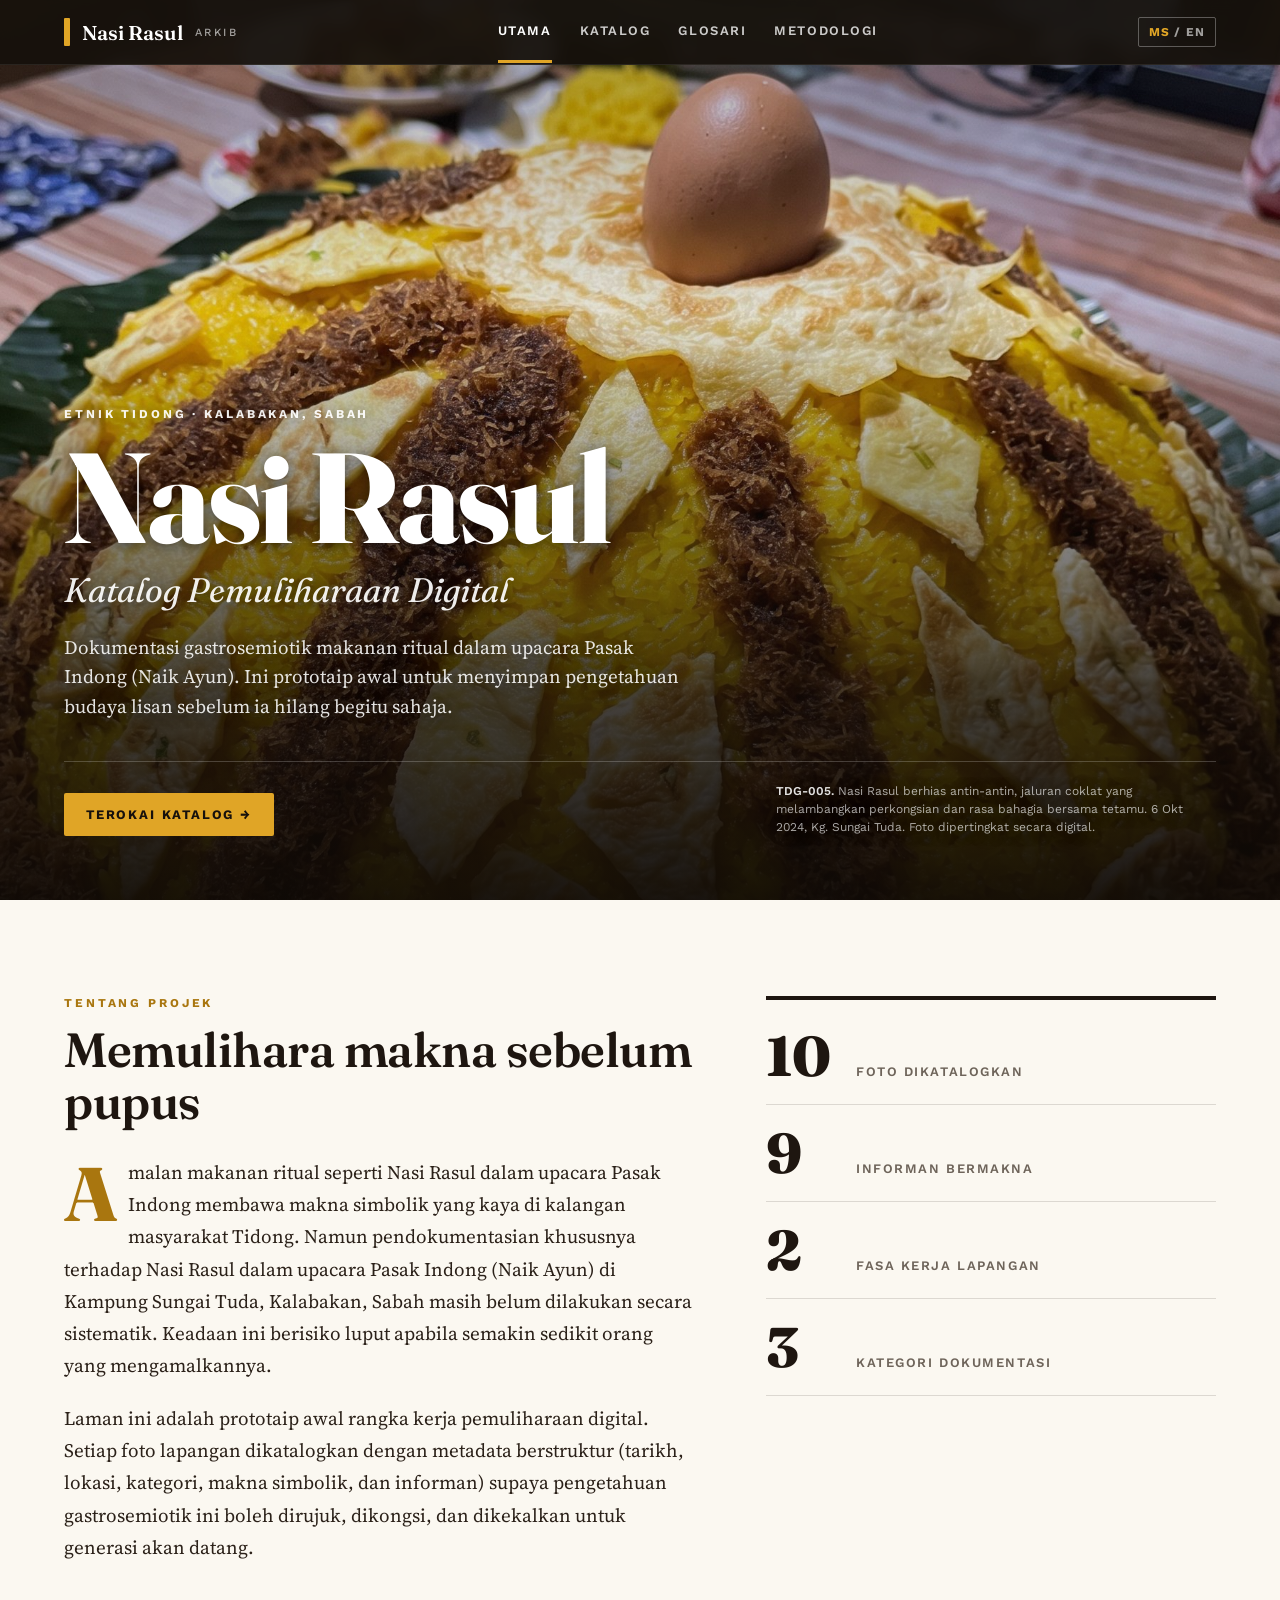
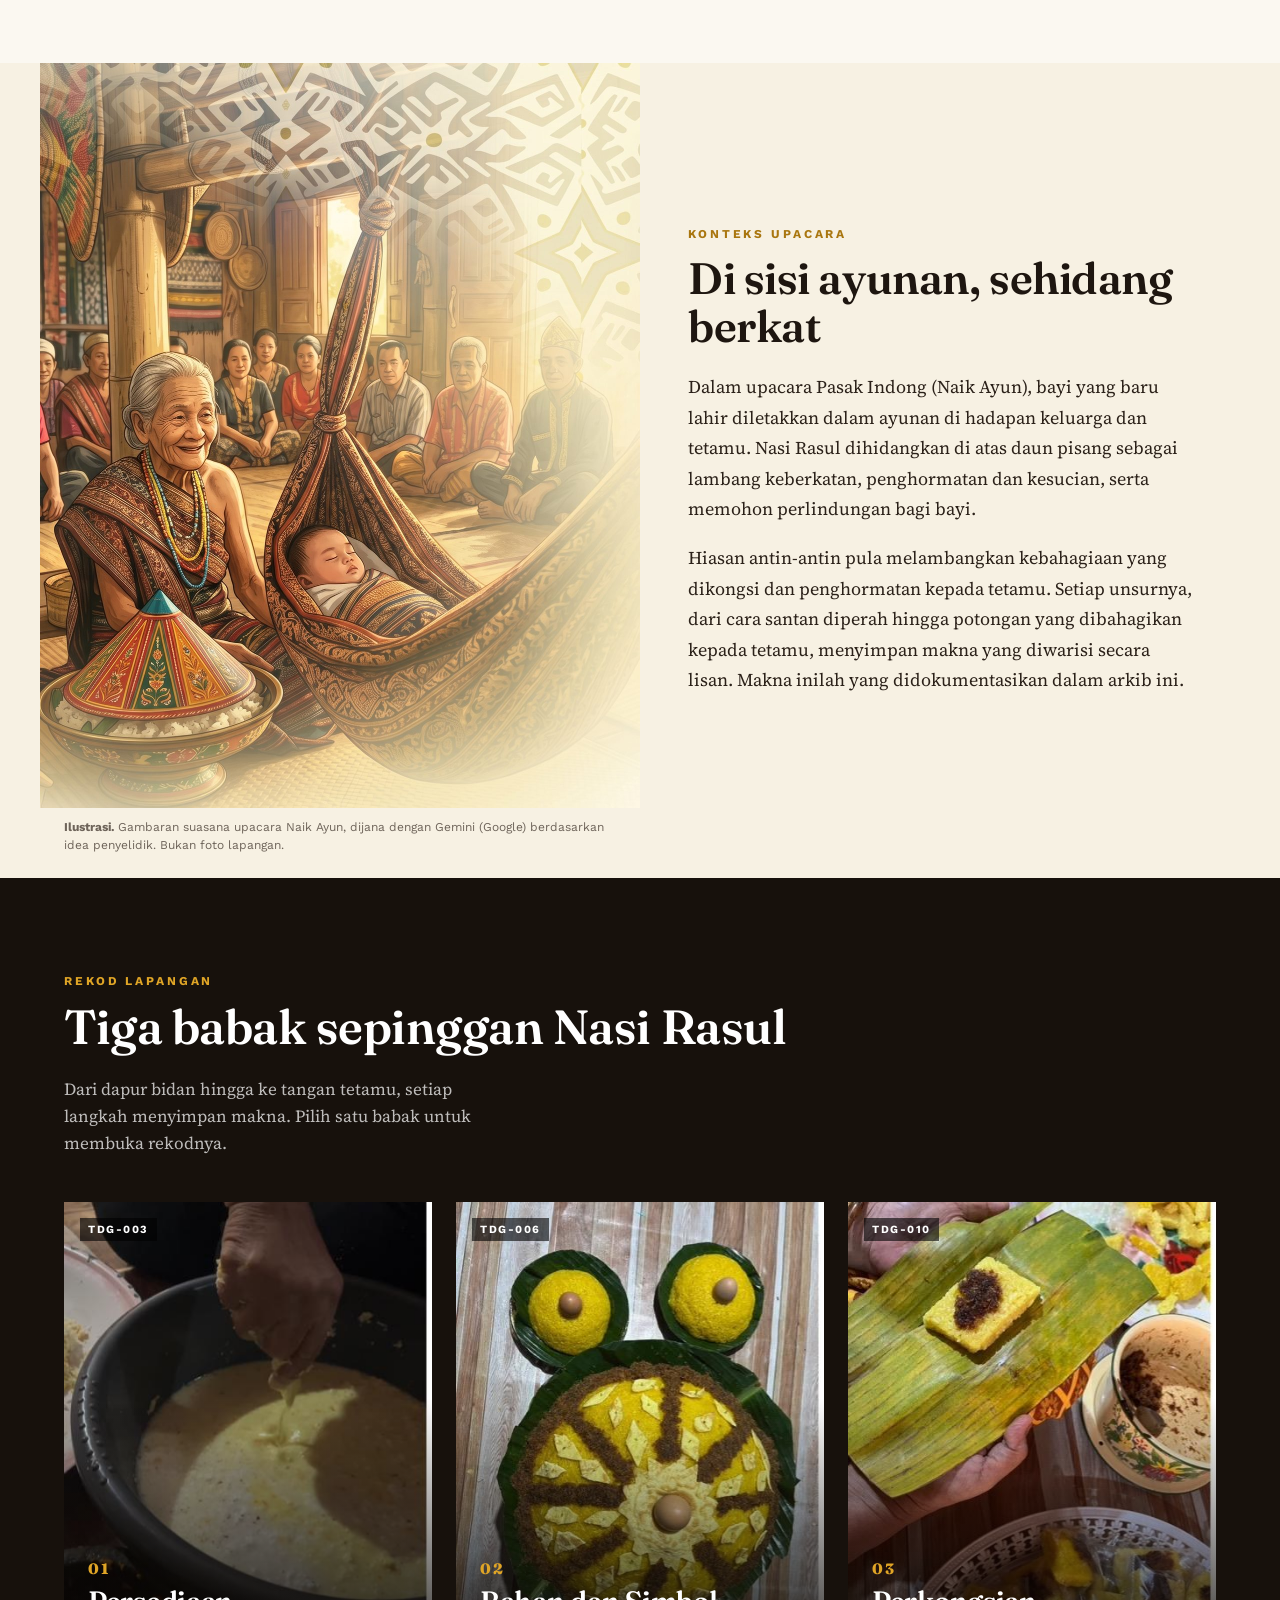
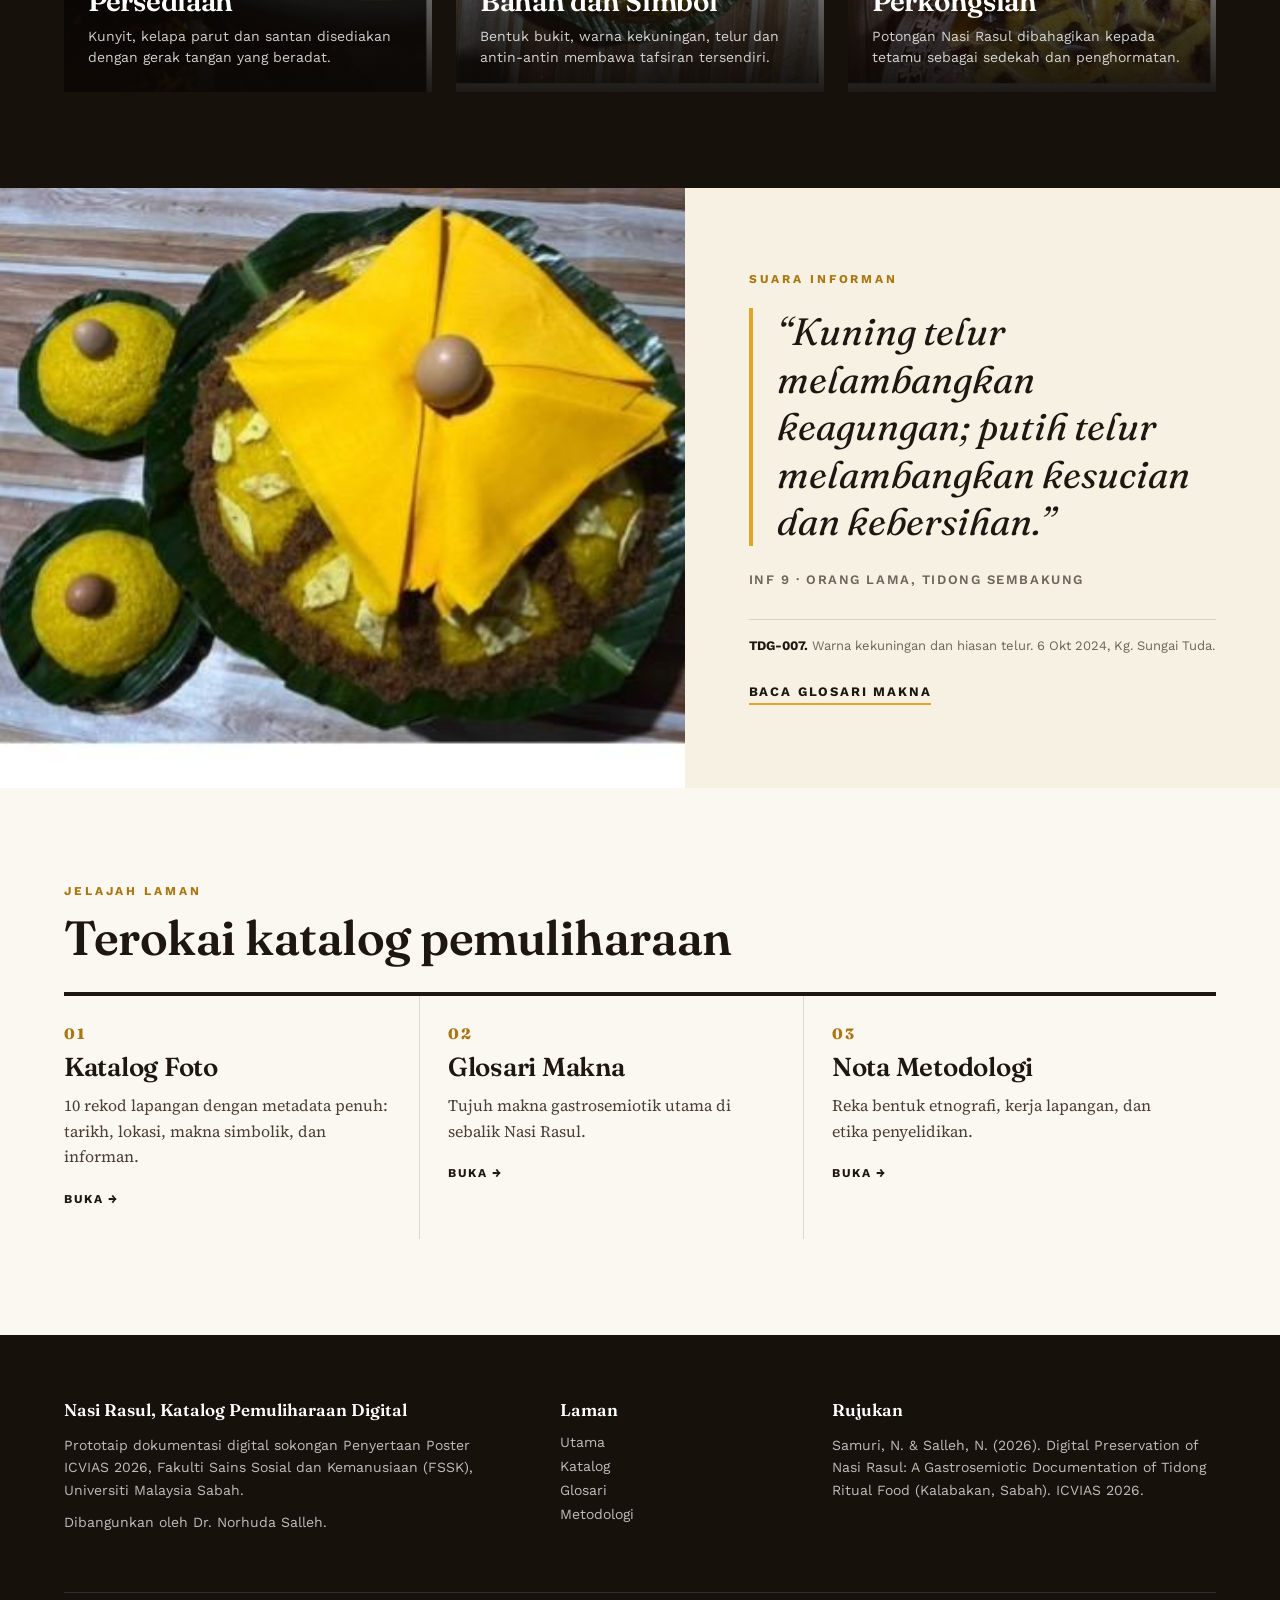
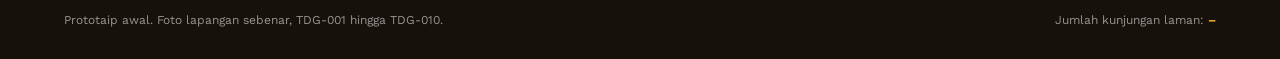
==== index.html @ 155edb1d "Laman Nasi Rasul versi baharu" ====
<!DOCTYPE html>
<html lang="ms">
<head>
<meta charset="UTF-8">
<meta name="viewport" content="width=device-width, initial-scale=1.0">
<title>Nasi Rasul, Katalog Pemuliharaan Digital</title>
<meta name="description" content="Dokumentasi gastrosemiotik Nasi Rasul dalam upacara Pasak Indong (Naik Ayun), etnik Tidong, Kalabakan, Sabah.">
<meta property="og:title" content="Nasi Rasul, Katalog Pemuliharaan Digital">
<meta property="og:description" content="Dokumentasi gastrosemiotik Nasi Rasul dalam upacara Pasak Indong (Naik Ayun), etnik Tidong, Kalabakan, Sabah.">
<meta property="og:image" content="https://norhudasalleh-hub.github.io/nasi-rasul-archive/images/hero-tdg-005.jpg">
<link rel="preconnect" href="https://fonts.googleapis.com"><link rel="preconnect" href="https://fonts.gstatic.com" crossorigin><link href="https://fonts.googleapis.com/css2?family=Fraunces:ital,opsz,wght@0,9..144,400;0,9..144,600;0,9..144,800;1,9..144,400&family=Source+Serif+4:ital,opsz,wght@0,8..60,400;0,8..60,500;1,8..60,400&family=Work+Sans:wght@400;500;600;700&display=swap" rel="stylesheet">
<link rel="stylesheet" href="styles.css">
</head>
<body>
<nav class="nav"><div class="wrap">
  <a class="brand" href="index.html"><span class="tanda"></span>Nasi Rasul <small data-i18n="brandSmall">Arkib</small></a>
  <div class="menu"><a href="index.html" data-i18n="navHome" class="aktif">Utama</a><a href="katalog.html" data-i18n="navKatalog">Katalog</a><a href="glosari.html" data-i18n="navGlosari">Glosari</a><a href="metodologi.html" data-i18n="navMetod">Metodologi</a></div>
  <div class="nav-kanan"><button class="lang" type="button" aria-label="Tukar bahasa / Switch language"><span data-l="ms" class="on">MS</span> / <span data-l="en">EN</span></button><button class="burger" type="button" data-i18n="menu">Menu</button></div>
</div></nav>
<header class="hero"><div class="wrap">
  <div class="kicker" data-i18n="heroKicker">Etnik Tidong · Kalabakan, Sabah</div>
  <h1>Nasi Rasul</h1>
  <p class="sub" data-i18n="heroSub">Katalog Pemuliharaan Digital</p>
  <p class="dek" data-i18n="heroDek">Dokumentasi gastrosemiotik makanan ritual dalam upacara Pasak Indong (Naik Ayun). Ini prototaip awal untuk menyimpan pengetahuan budaya lisan sebelum ia hilang begitu sahaja.</p>
  <div class="bawah">
    <a class="cta" href="katalog.html" data-i18n="heroCta">Terokai katalog →</a>
    <div class="kredit" data-i18n-html="heroKredit"></div>
  </div>
</div></header>

<section class="lede"><div class="wrap grid">
  <div class="teks">
    <div class="kicker" data-i18n="tentangKicker">Tentang Projek</div>
    <h2 data-i18n="tentangHeading">Memulihara makna sebelum pupus</h2>
    <p data-i18n="tentangP1"></p>
    <p data-i18n="tentangP2"></p>
  </div>
  <div class="statistik">
    <div class="stat"><span class="n">10</span><span class="l" data-i18n="stat1">Foto dikatalogkan</span></div>
    <div class="stat"><span class="n">9</span><span class="l" data-i18n="stat2">Informan bermakna</span></div>
    <div class="stat"><span class="n">2</span><span class="l" data-i18n="stat3">Fasa kerja lapangan</span></div>
    <div class="stat"><span class="n">3</span><span class="l" data-i18n="stat4">Kategori dokumentasi</span></div>
  </div>
</div></section>

<section class="ayun"><div class="grid">
  <figure><img src="images/naik-ayun-ilustrasi.jpg" alt="Ilustrasi upacara Naik Ayun, seorang nenek di sisi cucu dalam ayunan" loading="lazy"><figcaption data-i18n-html="ayunKap"></figcaption></figure>
  <div class="teks">
    <div class="kicker" data-i18n="ayunKicker">Konteks Upacara</div>
    <h2 data-i18n="ayunHeading">Di sisi ayunan, sehidang berkat</h2>
    <p data-i18n="ayunP1"></p>
    <p data-i18n="ayunP2"></p>
  </div>
</div></section>

<section class="gelap"><div class="wrap">
  <div class="kepala">
    <div><div class="kicker" data-i18n="babakKicker">Rekod Lapangan</div><h2 data-i18n="babakHeading">Tiga babak sepinggan Nasi Rasul</h2></div>
    <p data-i18n="babakP"></p>
  </div>
  <div class="kad3">
    <a class="kad" href="katalog.html#TDG-003"><span class="kod">TDG-003</span><img src="images/tdg-003.jpg" alt="Tangan bidan memerah santan" loading="lazy"><div class="isi"><div class="no">01</div><h3 data-i18n="b1t">Persediaan</h3><p data-i18n="b1p"></p></div></a>
    <a class="kad" href="katalog.html#TDG-006"><span class="kod">TDG-006</span><img src="images/tdg-006.jpg" alt="Nasi Rasul dibentuk menyerupai bukit" loading="lazy"><div class="isi"><div class="no">02</div><h3 data-i18n="b2t">Bahan dan Simbol</h3><p data-i18n="b2p"></p></div></a>
    <a class="kad" href="katalog.html#TDG-010"><span class="kod">TDG-010</span><img src="images/tdg-010.jpg" alt="Potongan Nasi Rasul di atas daun pisang" loading="lazy"><div class="isi"><div class="no">03</div><h3 data-i18n="b3t">Perkongsian</h3><p data-i18n="b3p"></p></div></a>
  </div>
</div></section>

<section class="feat">
  <div class="foto" role="img" aria-label="Nasi Rasul berbalut kain kuning dengan telur di puncak"></div>
  <div class="petik">
    <div class="kicker" data-i18n="suaraKicker">Suara Informan</div>
    <blockquote data-i18n="suaraQuote"></blockquote>
    <cite data-i18n="suaraCite">INF 9 · Orang Lama, Tidong Sembakung</cite>
    <div class="kap" data-i18n-html="suaraKap"></div>
    <a class="pautan" href="glosari.html" data-i18n="suaraLink">Baca glosari makna</a>
  </div>
</section>

<section class="seksyen"><div class="wrap">
  <div class="kicker" data-i18n="jelajahKicker">Jelajah Laman</div>
  <h2 data-i18n="jelajahHeading">Terokai katalog pemuliharaan</h2>
  <div class="senarai">
    <a class="item" href="katalog.html"><div class="no">01</div><h3 data-i18n="j1t">Katalog Foto</h3><p data-i18n="j1p"></p><span data-i18n="buka">Buka →</span></a>
    <a class="item" href="glosari.html"><div class="no">02</div><h3 data-i18n="j2t">Glosari Makna</h3><p data-i18n="j2p"></p><span data-i18n="buka">Buka →</span></a>
    <a class="item" href="metodologi.html"><div class="no">03</div><h3 data-i18n="j3t">Nota Metodologi</h3><p data-i18n="j3p"></p><span data-i18n="buka">Buka →</span></a>
  </div>
</div></section>
<footer><div class="wrap">
  <div class="grid">
    <div><h4 data-i18n="footHeading">Nasi Rasul, Katalog Pemuliharaan Digital</h4><p data-i18n="footP1">Prototaip dokumentasi digital sokongan Penyertaan Poster ICVIAS 2026, Fakulti Sains Sosial dan Kemanusiaan (FSSK), Universiti Malaysia Sabah.</p><p data-i18n="footDev">Dibangunkan oleh Dr. Norhuda Salleh.</p></div>
    <nav><h4 data-i18n="footLaman">Laman</h4><a href="index.html" data-i18n="navHome">Utama</a><a href="katalog.html" data-i18n="navKatalog">Katalog</a><a href="glosari.html" data-i18n="navGlosari">Glosari</a><a href="metodologi.html" data-i18n="navMetod">Metodologi</a></nav>
    <div><h4 data-i18n="footRujukan">Rujukan</h4><p>Samuri, N. &amp; Salleh, N. (2026). Digital Preservation of Nasi Rasul: A Gastrosemiotic Documentation of Tidong Ritual Food (Kalabakan, Sabah). ICVIAS 2026.</p></div>
  </div>
  <div class="dasar"><span data-i18n="footNota">Prototaip awal. Foto lapangan sebenar, TDG-001 hingga TDG-010.</span><span><span data-i18n="visitLabel">Jumlah kunjungan laman</span>: <b id="visitCount">&ndash;</b></span></div>
</div></footer>
<script src="script.js"></script>
</body>
</html>
---- styles.css ----
/* Nasi Rasul Arkib, gaya editorial dokumentari */
:root{
  --kunyit:#E0A526; --kunyit-deep:#A9760F;
  --malam:#17110C; --malam-2:#221912;
  --krim:#F7F1E3; --kertas:#FBF8F1; --dakwat:#1E1610;
  --kelabu:#6E645A; --garis:rgba(30,22,16,.14);
  --serif:'Fraunces',Georgia,serif; --teks:'Source Serif 4',Georgia,serif; --sans:'Work Sans',system-ui,sans-serif;
}
*{box-sizing:border-box}
html{scroll-behavior:smooth}
body{margin:0;background:var(--kertas);color:var(--dakwat);font-family:var(--sans);-webkit-font-smoothing:antialiased}
img{display:block;max-width:100%}
a{color:inherit;text-decoration:none}
.wrap{max-width:1200px;margin:0 auto;padding:0 24px}
.kicker{font-size:12px;font-weight:700;letter-spacing:.24em;text-transform:uppercase;color:var(--kunyit-deep)}
.gelap .kicker,.hero .kicker,.page-hero .kicker{color:var(--kunyit)}
h1,h2,h3{font-family:var(--serif);letter-spacing:-.01em}

/* navigasi */
.nav{position:fixed;inset:0 0 auto 0;z-index:30;background:rgba(23,17,12,.94);backdrop-filter:blur(8px);color:#fff;border-bottom:1px solid rgba(255,255,255,.08)}
.nav .wrap{display:flex;align-items:center;justify-content:space-between;height:64px;gap:16px}
.brand{display:flex;align-items:center;gap:12px;font-family:var(--serif);font-weight:600;font-size:20px}
.brand .tanda{width:6px;height:28px;background:var(--kunyit);border-radius:1px}
.brand small{font-family:var(--sans);font-weight:500;font-size:11px;letter-spacing:.22em;text-transform:uppercase;color:rgba(255,255,255,.6)}
.menu{display:flex;gap:28px;font-size:13px;font-weight:600;letter-spacing:.12em;text-transform:uppercase}
.menu a{color:rgba(255,255,255,.78);padding:22px 0;border-bottom:3px solid transparent}
.menu a:hover,.menu a.aktif{color:#fff;border-bottom-color:var(--kunyit)}
.nav-kanan{display:flex;align-items:center;gap:12px}
.lang{font:700 12px var(--sans);letter-spacing:.1em;border:1px solid rgba(255,255,255,.3);border-radius:2px;padding:7px 10px;color:rgba(255,255,255,.6);background:none;cursor:pointer}
.lang span.on{color:var(--kunyit)}
.burger{display:none;background:none;border:1px solid rgba(255,255,255,.3);color:#fff;border-radius:2px;padding:6px 10px;font:600 12px var(--sans);letter-spacing:.1em;cursor:pointer}

/* hero utama */
.hero{position:relative;min-height:100vh;display:flex;align-items:flex-end;color:#fff;background:var(--malam) url(images/hero-tdg-005.jpg) center 30%/cover no-repeat}
.hero::before{content:"";position:absolute;inset:0;background:linear-gradient(180deg,rgba(15,10,6,.35) 0%,rgba(15,10,6,.1) 35%,rgba(15,10,6,.78) 78%,rgba(15,10,6,.95) 100%)}
.hero .wrap{position:relative;padding:120px 24px 64px;width:100%;text-shadow:0 2px 14px rgba(0,0,0,.55)}
.hero h1{font-weight:800;font-size:clamp(56px,10vw,128px);line-height:.92;margin:18px 0 12px;letter-spacing:-.02em}
.hero .sub{font-family:var(--serif);font-style:italic;font-size:clamp(22px,3vw,34px);margin:0 0 22px;color:rgba(255,255,255,.92)}
.hero .dek{max-width:620px;font-family:var(--teks);font-size:19px;line-height:1.55;color:rgba(255,255,255,.88);margin:0}
.hero .bawah{display:flex;justify-content:space-between;align-items:flex-end;gap:24px;margin-top:40px;padding-top:20px;border-top:1px solid rgba(255,255,255,.2);flex-wrap:wrap}
.cta{display:inline-flex;align-items:center;gap:10px;background:var(--kunyit);color:var(--malam);font-weight:700;font-size:13px;letter-spacing:.14em;text-transform:uppercase;padding:14px 22px;border-radius:2px;text-shadow:none}
.cta:hover{background:#f0b838}
.kredit{font-size:12px;color:rgba(255,255,255,.65);max-width:440px;line-height:1.5}
.kredit b{color:rgba(255,255,255,.88);font-weight:600}

/* hero halaman dalam */
.page-hero{background:var(--malam);color:#fff;padding:136px 0 64px;position:relative;overflow:hidden}
.page-hero.berfoto{background:var(--malam) center/cover no-repeat}
.page-hero.berfoto::before{content:"";position:absolute;inset:0;background:linear-gradient(90deg,rgba(15,10,6,.94) 0%,rgba(15,10,6,.8) 50%,rgba(15,10,6,.55) 100%)}
.page-hero .wrap{position:relative}
.breadcrumb{font-size:12px;letter-spacing:.14em;text-transform:uppercase;color:rgba(255,255,255,.55);margin-bottom:22px}
.breadcrumb a:hover{color:var(--kunyit)}
.page-hero h1{font-weight:800;font-size:clamp(44px,7vw,84px);line-height:1;margin:14px 0 18px}
.page-hero p{max-width:640px;font-family:var(--teks);font-size:19px;line-height:1.6;color:rgba(255,255,255,.8);margin:0}

/* tentang */
.lede{padding:96px 0 80px}
.lede .grid{display:grid;grid-template-columns:1.4fr 1fr;gap:72px;align-items:start}
.lede h2,.seksyen h2{font-weight:600;font-size:clamp(32px,4vw,48px);line-height:1.08;margin:14px 0 28px}
.lede .teks p{font-family:var(--teks);font-size:19px;line-height:1.7;margin:0 0 20px;color:#2b2119}
.lede .teks p:first-of-type::first-letter{font-family:var(--serif);font-weight:800;float:left;font-size:76px;line-height:.85;padding:6px 10px 0 0;color:var(--kunyit-deep)}
.statistik{border-top:4px solid var(--dakwat);padding-top:8px}
.stat{display:flex;align-items:baseline;gap:18px;padding:20px 0;border-bottom:1px solid var(--garis)}
.stat .n{font-family:var(--serif);font-weight:800;font-size:56px;line-height:1;min-width:72px}
.stat .l{font-size:13px;font-weight:600;letter-spacing:.12em;text-transform:uppercase;color:var(--kelabu)}

/* konteks upacara */
.ayun{background:var(--krim)}
.ayun .grid{display:grid;grid-template-columns:1fr 1fr;align-items:center;max-width:1200px;margin:0 auto}
.ayun figure{margin:0}
.ayun figure img{width:100%;height:auto}
.ayun figcaption{font-size:12px;color:var(--kelabu);padding:10px 24px 24px;line-height:1.5}
.ayun .teks{padding:72px 48px}
.ayun h2{font-weight:600;font-size:clamp(30px,3.6vw,44px);line-height:1.08;margin:14px 0 22px}
.ayun p{font-family:var(--teks);font-size:18px;line-height:1.7;color:#2b2119;margin:0 0 18px}

/* tiga babak */
.gelap{background:var(--malam);color:#fff;padding:96px 0}
.kepala{display:flex;justify-content:space-between;align-items:flex-end;gap:24px;margin-bottom:44px;flex-wrap:wrap}
.kepala h2{font-weight:600;font-size:clamp(32px,4vw,48px);margin:14px 0 0;line-height:1.05}
.kepala p{max-width:420px;color:rgba(255,255,255,.72);font-family:var(--teks);font-size:17px;line-height:1.6;margin:0}
.kad3{display:grid;grid-template-columns:repeat(3,1fr);gap:24px}
.kad{position:relative;display:block;overflow:hidden;aspect-ratio:3/4;background:#000}
.kad img{width:100%;height:100%;object-fit:cover;transition:transform .7s ease,opacity .4s}
.kad:hover img{transform:scale(1.05);opacity:.9}
.kad::after{content:"";position:absolute;inset:0;background:linear-gradient(180deg,transparent 40%,rgba(10,7,4,.92))}
.kad .isi{position:absolute;left:0;right:0;bottom:0;padding:24px;z-index:1}
.kad .no{font-family:var(--serif);font-weight:800;font-size:15px;color:var(--kunyit);letter-spacing:.1em}
.kad h3{font-weight:600;font-size:28px;margin:6px 0 8px}
.kad p{margin:0;font-size:14px;line-height:1.5;color:rgba(255,255,255,.8)}
.kod{position:absolute;top:16px;left:16px;z-index:1;font-size:11px;font-weight:700;letter-spacing:.14em;background:rgba(0,0,0,.6);padding:5px 8px;color:#fff}

/* suara informan */
.feat{display:grid;grid-template-columns:1.15fr 1fr;min-height:600px;background:var(--krim)}
.feat .foto{background:var(--malam) url(images/tdg-007.jpg) center/cover no-repeat;min-height:420px}
.feat .petik{padding:80px 64px;display:flex;flex-direction:column;justify-content:center}
.feat blockquote{margin:22px 0 26px;font-family:var(--serif);font-style:italic;font-size:clamp(26px,3vw,38px);line-height:1.25;border-left:4px solid var(--kunyit);padding-left:24px}
.feat cite{font-style:normal;font-size:13px;font-weight:600;letter-spacing:.12em;text-transform:uppercase;color:var(--kelabu)}
.feat .kap{margin-top:32px;font-size:13px;line-height:1.55;color:var(--kelabu);padding-top:16px;border-top:1px solid var(--garis)}
.feat .kap b{color:var(--dakwat)}
.pautan{display:inline-block;margin-top:28px;font-size:13px;font-weight:700;letter-spacing:.14em;text-transform:uppercase;border-bottom:2px solid var(--kunyit);padding-bottom:4px;align-self:flex-start}

/* jelajah */
.seksyen{padding:96px 0}
.senarai{display:grid;grid-template-columns:repeat(3,1fr);border-top:4px solid var(--dakwat)}
.item{padding:28px 28px 32px 0;border-right:1px solid var(--garis);margin-right:28px}
.item:last-child{border-right:0;margin-right:0}
.item .no{font-family:var(--serif);font-weight:800;color:var(--kunyit-deep);font-size:15px;letter-spacing:.1em}
.item h3{font-weight:600;font-size:26px;margin:8px 0 10px}
.item p{font-family:var(--teks);font-size:16px;line-height:1.6;color:#4a3f35;margin:0 0 18px}
.item span{font-size:12px;font-weight:700;letter-spacing:.14em;text-transform:uppercase}
.item:hover h3{color:var(--kunyit-deep)}

/* katalog */
.penapis{display:flex;gap:10px;flex-wrap:wrap;margin-bottom:36px}
.penapis button{font:600 12px var(--sans);letter-spacing:.12em;text-transform:uppercase;padding:10px 16px;border:1px solid var(--dakwat);background:none;color:var(--dakwat);border-radius:2px;cursor:pointer}
.penapis button.aktif,.penapis button:hover{background:var(--dakwat);color:#fff}
.grid-katalog{display:grid;grid-template-columns:repeat(auto-fill,minmax(260px,1fr));gap:32px 24px}
.kad-rekod{cursor:pointer;background:none;border:0;padding:0;text-align:left;font:inherit;color:inherit;display:flex;flex-direction:column;align-items:stretch;justify-content:flex-start;align-self:start;width:100%}
.kad-rekod .gbr{position:relative;aspect-ratio:4/5;overflow:hidden;background:var(--malam)}
.kad-rekod img{width:100%;height:100%;object-fit:cover;transition:transform .6s ease}
.kad-rekod:hover img{transform:scale(1.04)}
.kad-rekod .kat{position:absolute;bottom:12px;left:12px;font-size:11px;font-weight:700;letter-spacing:.12em;text-transform:uppercase;background:var(--kunyit);color:var(--malam);padding:4px 8px}
.kad-rekod h3{font-weight:600;font-size:21px;line-height:1.2;margin:16px 0 6px}
.kad-rekod p{font-family:var(--teks);font-size:15px;line-height:1.55;color:#4a3f35;margin:0 0 10px}
.kad-rekod .buka{font-size:12px;font-weight:700;letter-spacing:.14em;text-transform:uppercase;border-bottom:2px solid var(--kunyit);padding-bottom:2px}
.kad-rekod:focus-visible{outline:3px solid var(--kunyit);outline-offset:4px}

/* modal rekod */
.latar-modal{position:fixed;inset:0;z-index:50;background:rgba(10,7,4,.82);display:none;align-items:center;justify-content:center;padding:24px}
.latar-modal.buka{display:flex}
.modal{background:var(--kertas);max-width:1000px;width:100%;max-height:90vh;overflow:auto;display:grid;grid-template-columns:1fr 1.1fr;position:relative}
.modal .gbr{background:var(--malam);display:flex;align-items:center;justify-content:center}
.modal .gbr img{width:100%;height:100%;object-fit:contain;max-height:90vh}
.modal .isi{padding:40px 36px}
.modal .kodrekod{font-size:12px;font-weight:700;letter-spacing:.16em;text-transform:uppercase;color:var(--kunyit-deep)}
.modal h3{font-weight:600;font-size:30px;line-height:1.15;margin:8px 0 24px}
.baris{padding:14px 0;border-top:1px solid var(--garis)}
.baris .lbl{font-size:11px;font-weight:700;letter-spacing:.16em;text-transform:uppercase;color:var(--kelabu);margin-bottom:6px}
.baris .nilai{font-family:var(--teks);font-size:16px;line-height:1.6}
.baris .tambahan{font-family:var(--teks);font-style:italic;font-size:15px;line-height:1.55;margin-top:10px;padding-left:14px;border-left:3px solid var(--kunyit);color:#3b3027}
.baris .tambahan span{display:block;font-style:normal;font-family:var(--sans);font-size:12px;font-weight:600;letter-spacing:.06em;color:var(--kelabu);margin-top:4px}
.tutup{position:absolute;top:12px;right:12px;z-index:2;background:var(--malam);color:#fff;border:0;width:40px;height:40px;font-size:18px;cursor:pointer;border-radius:2px}

/* glosari */
.grid-glosari{display:grid;grid-template-columns:repeat(auto-fill,minmax(320px,1fr));border-top:4px solid var(--dakwat)}
.entri{padding:32px 28px 32px 0;border-bottom:1px solid var(--garis)}
.entri .no{font-family:var(--serif);font-weight:800;color:var(--kunyit-deep);font-size:15px;letter-spacing:.1em}
.entri h3{font-weight:600;font-size:26px;margin:6px 0 12px}
.entri p{font-family:var(--teks);font-size:17px;line-height:1.65;color:#2b2119;margin:0 0 14px}
.entri a{font-size:12px;font-weight:700;letter-spacing:.14em;text-transform:uppercase;border-bottom:2px solid var(--kunyit);padding-bottom:2px}

/* metodologi */
.langkah{counter-reset:l;list-style:none;margin:0;padding:0;border-top:4px solid var(--dakwat)}
.langkah li{counter-increment:l;display:grid;grid-template-columns:90px 1fr;gap:16px;padding:28px 0;border-bottom:1px solid var(--garis);font-family:var(--teks);font-size:19px;line-height:1.65}
.langkah li::before{content:"0" counter(l);font-family:var(--serif);font-weight:800;font-size:40px;line-height:1;color:var(--kunyit-deep)}
.petik-kotak{margin-top:56px;background:var(--krim);padding:32px;border-left:4px solid var(--kunyit)}
.petik-kotak h3{font-size:22px;font-weight:600;margin:0 0 12px}
.petik-kotak p{font-family:var(--teks);font-size:16px;line-height:1.65;margin:0}

/* kaki */
footer{background:var(--malam);color:rgba(255,255,255,.72);padding:64px 0 32px;font-size:14px}
footer .grid{display:grid;grid-template-columns:1.4fr .7fr 1.2fr;gap:48px}
footer h4{font-family:var(--serif);color:#fff;font-size:17px;font-weight:600;margin:0 0 14px}
footer nav a{display:block;margin-bottom:8px}
footer a:hover{color:var(--kunyit)}
footer p{line-height:1.6;margin:0 0 10px}
.dasar{margin-top:48px;padding-top:20px;border-top:1px solid rgba(255,255,255,.12);display:flex;justify-content:space-between;gap:16px;flex-wrap:wrap;font-size:12px;color:rgba(255,255,255,.55)}
.dasar b{color:var(--kunyit)}

@media (max-width:860px){
  .menu{display:none;position:absolute;top:64px;left:0;right:0;flex-direction:column;gap:0;background:var(--malam);padding:8px 16px 16px}
  .menu.buka{display:flex}
  .menu a{padding:14px 0;border-bottom:1px solid rgba(255,255,255,.08)}
  .burger{display:block}
  .wrap{padding:0 16px}
  .hero .wrap{padding:110px 16px 48px}
  .lede .grid,.feat,footer .grid,.ayun .grid,.modal{grid-template-columns:1fr;gap:40px}
  .modal{gap:0}
  .kad3,.senarai{grid-template-columns:1fr}
  .item{border-right:0;margin-right:0;border-bottom:1px solid var(--garis);padding-right:0}
  .feat .petik{padding:56px 16px}
  .ayun .teks{padding:40px 16px 56px}
  .modal .isi{padding:28px 20px}
  .langkah li{grid-template-columns:56px 1fr;font-size:17px}
  .langkah li::before{font-size:30px}
  .grid-glosari{grid-template-columns:1fr}
  .seksyen,.gelap{padding:64px 0}
  .lede{padding:64px 0}
}
.hero .kicker{color:#fff;opacity:.92}
.kad-rekod .buka{align-self:flex-start}
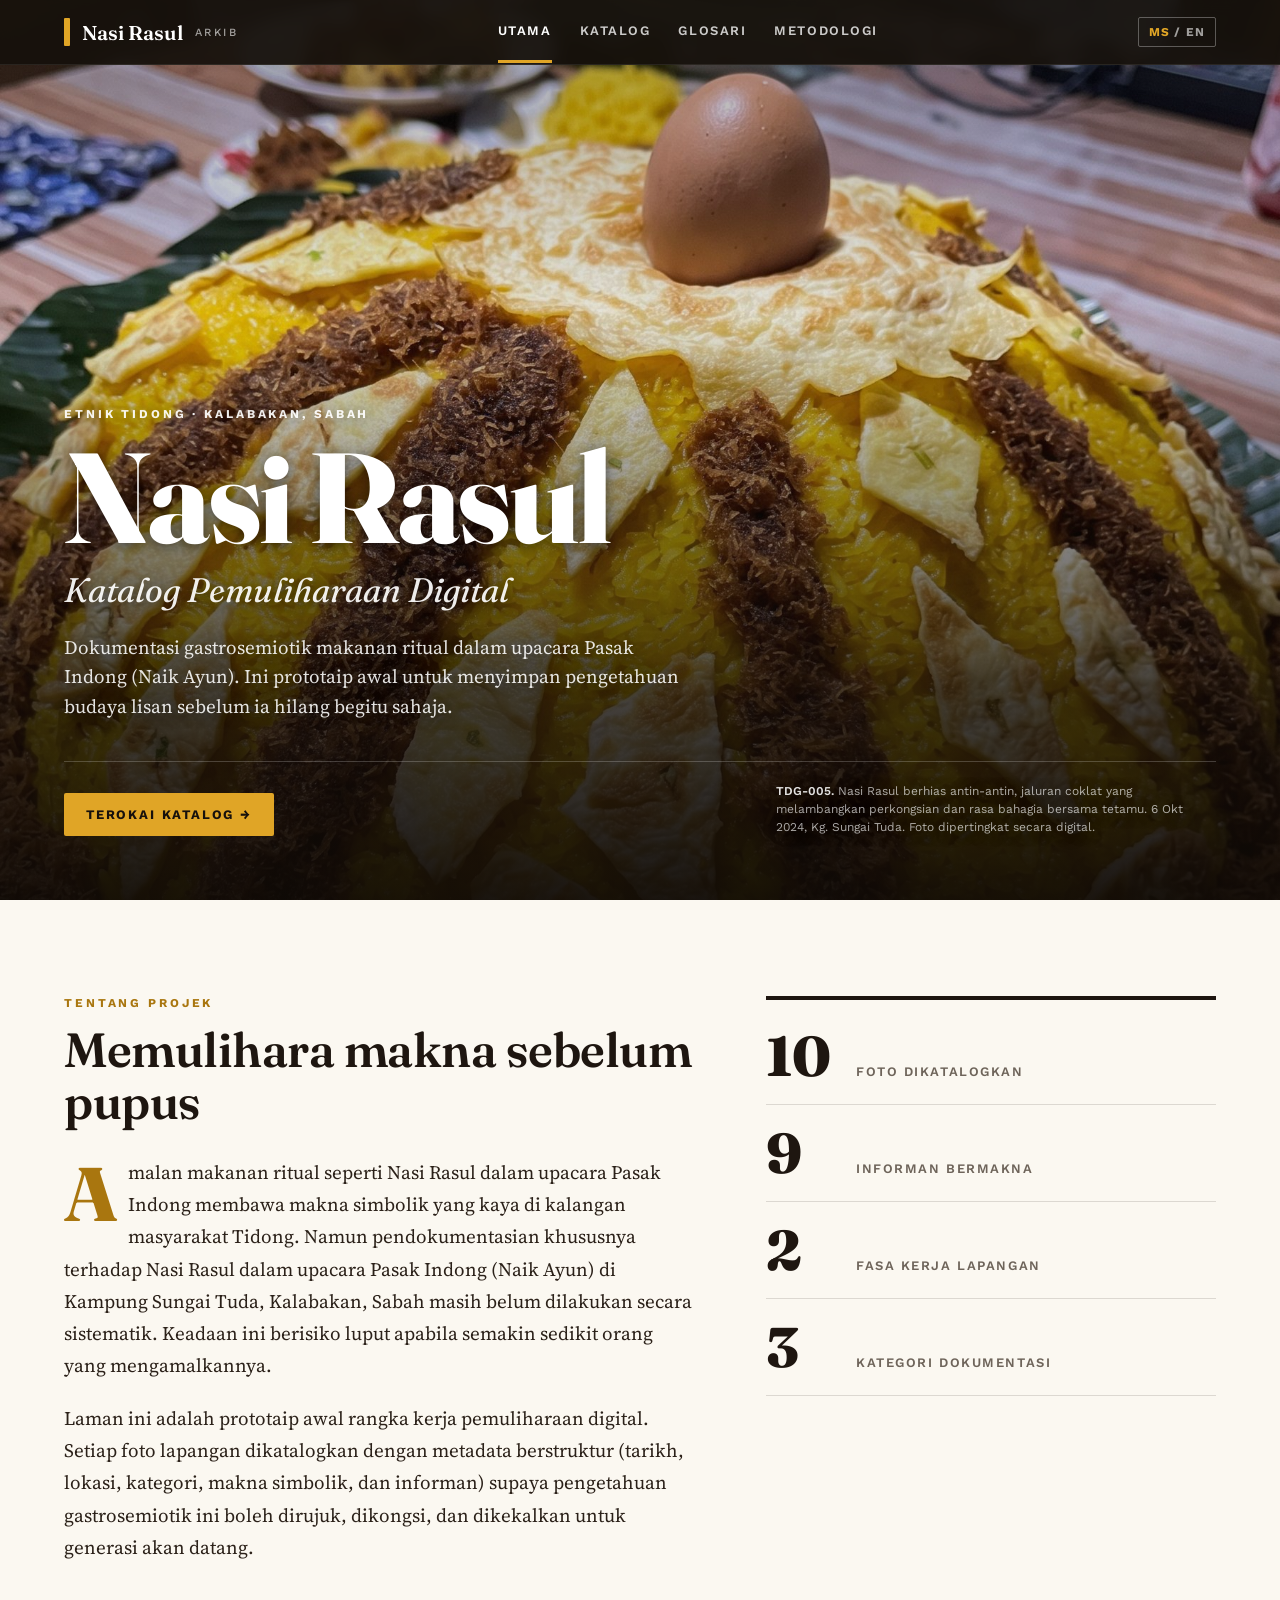
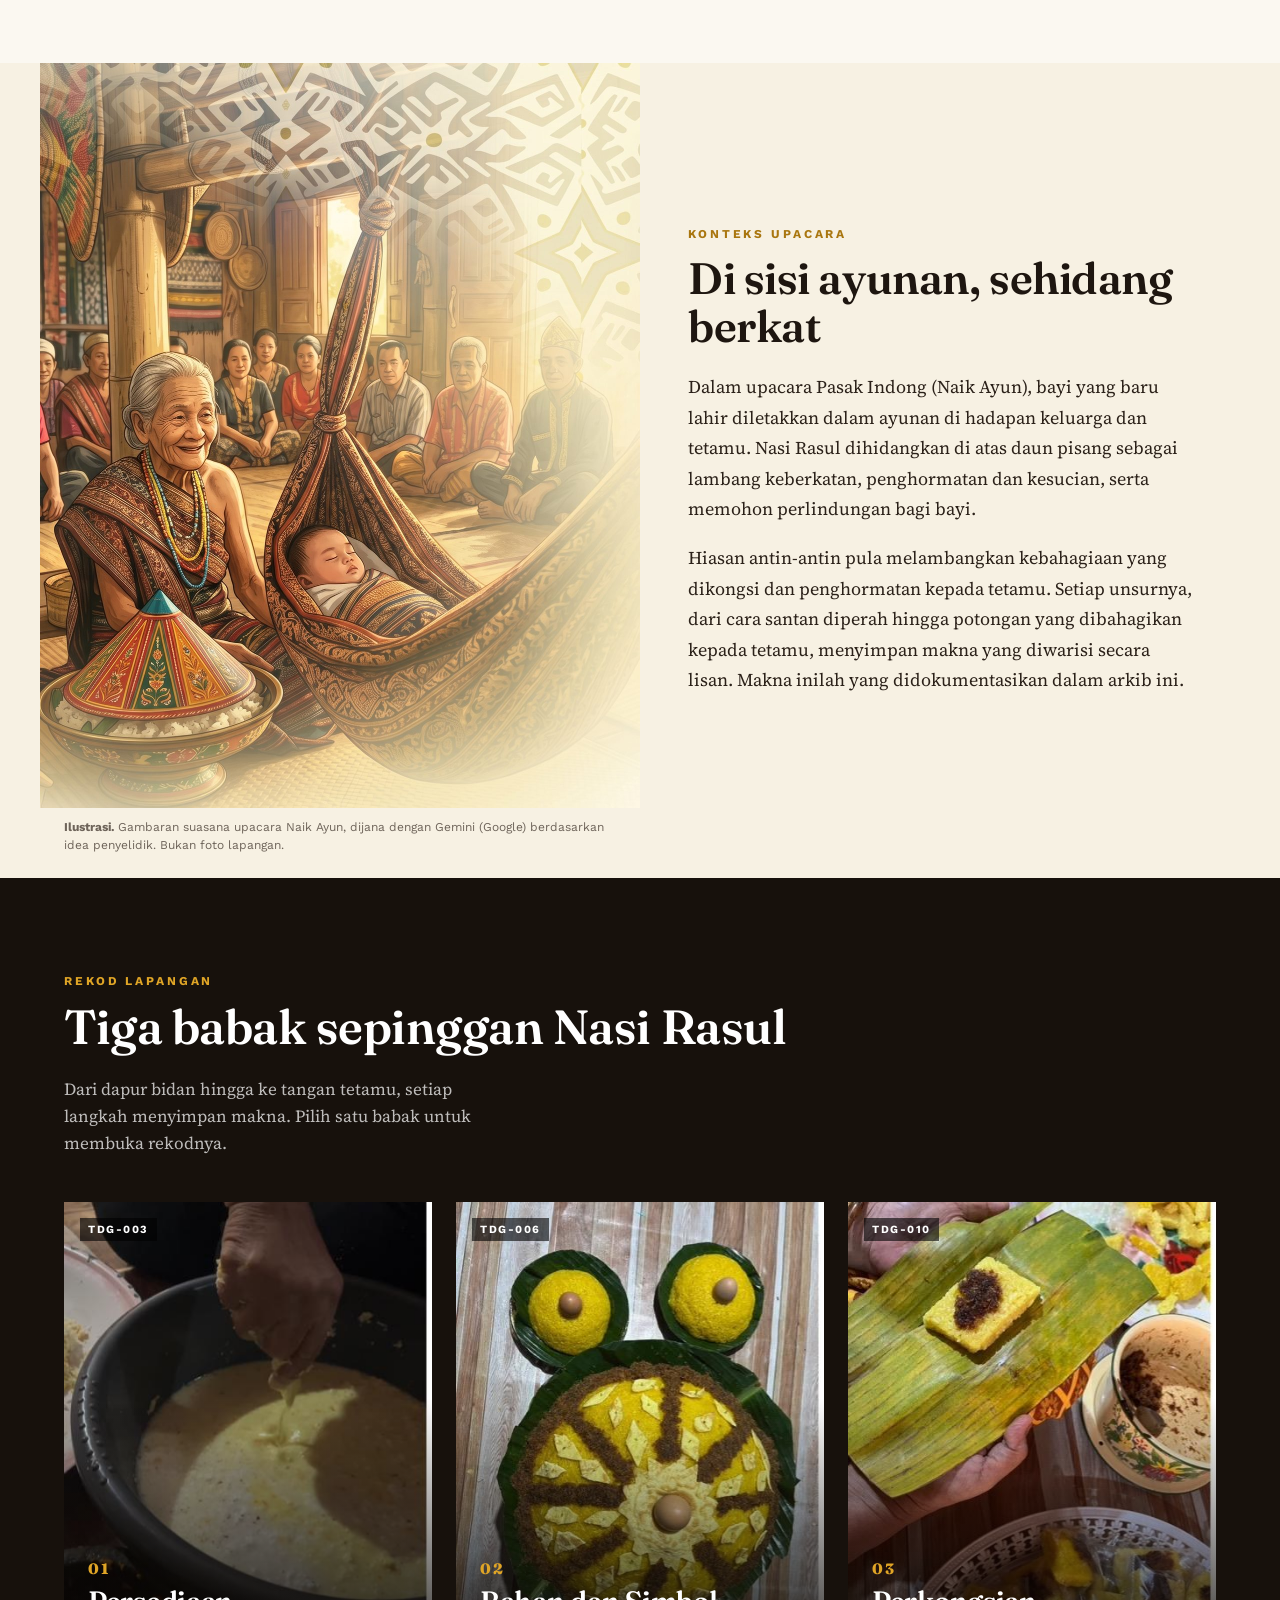
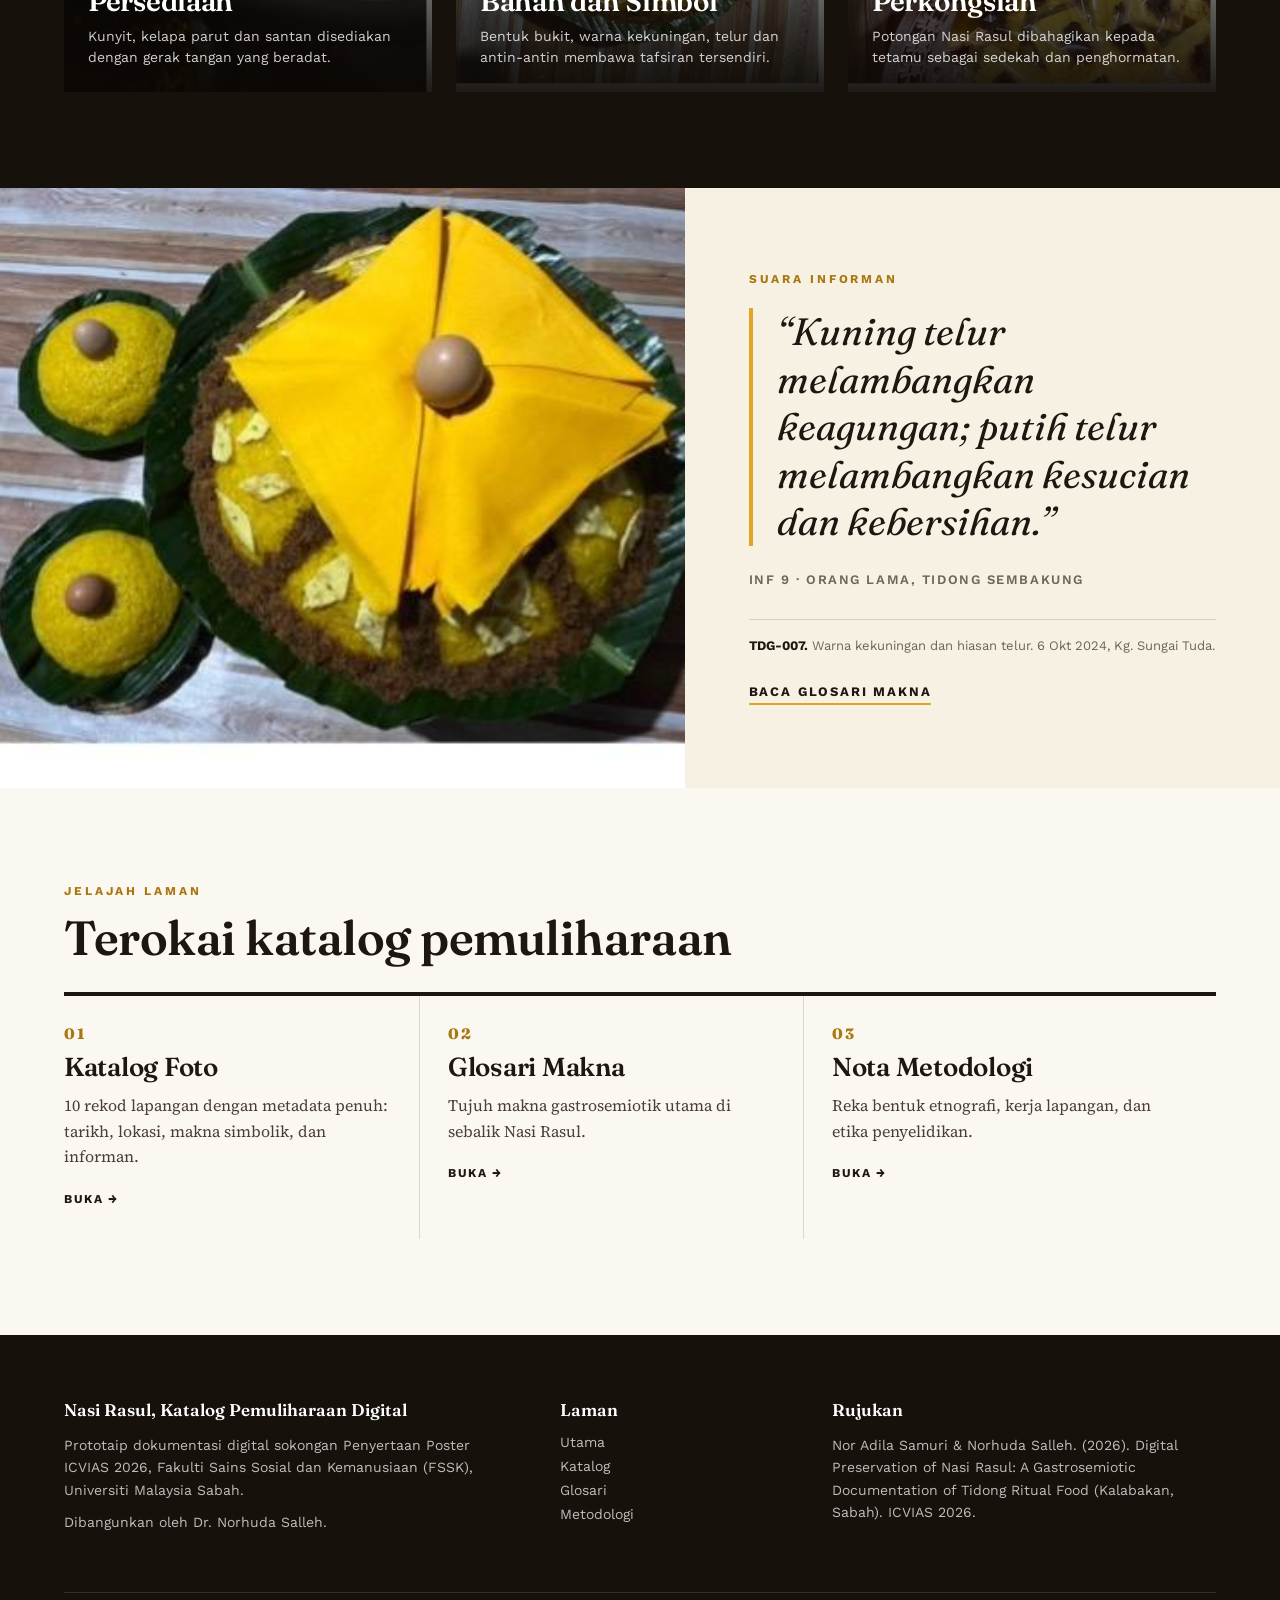
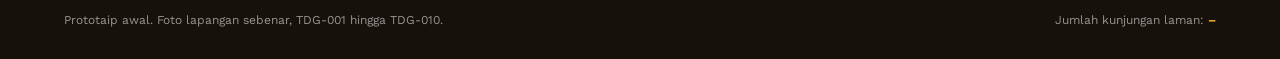
==== commit 3e768a7e: "Kemas kini rujukan" ====
--- a/index.html
+++ b/index.html
@@ -89,7 +89,7 @@
   <div class="grid">
     <div><h4 data-i18n="footHeading">Nasi Rasul, Katalog Pemuliharaan Digital</h4><p data-i18n="footP1">Prototaip dokumentasi digital sokongan Penyertaan Poster ICVIAS 2026, Fakulti Sains Sosial dan Kemanusiaan (FSSK), Universiti Malaysia Sabah.</p><p data-i18n="footDev">Dibangunkan oleh Dr. Norhuda Salleh.</p></div>
     <nav><h4 data-i18n="footLaman">Laman</h4><a href="index.html" data-i18n="navHome">Utama</a><a href="katalog.html" data-i18n="navKatalog">Katalog</a><a href="glosari.html" data-i18n="navGlosari">Glosari</a><a href="metodologi.html" data-i18n="navMetod">Metodologi</a></nav>
-    <div><h4 data-i18n="footRujukan">Rujukan</h4><p>Samuri, N. &amp; Salleh, N. (2026). Digital Preservation of Nasi Rasul: A Gastrosemiotic Documentation of Tidong Ritual Food (Kalabakan, Sabah). ICVIAS 2026.</p></div>
+    <div><h4 data-i18n="footRujukan">Rujukan</h4><p>Nor Adila Samuri &amp; Norhuda Salleh. (2026). Digital Preservation of Nasi Rasul: A Gastrosemiotic Documentation of Tidong Ritual Food (Kalabakan, Sabah). ICVIAS 2026.</p></div>
   </div>
   <div class="dasar"><span data-i18n="footNota">Prototaip awal. Foto lapangan sebenar, TDG-001 hingga TDG-010.</span><span><span data-i18n="visitLabel">Jumlah kunjungan laman</span>: <b id="visitCount">&ndash;</b></span></div>
 </div></footer>
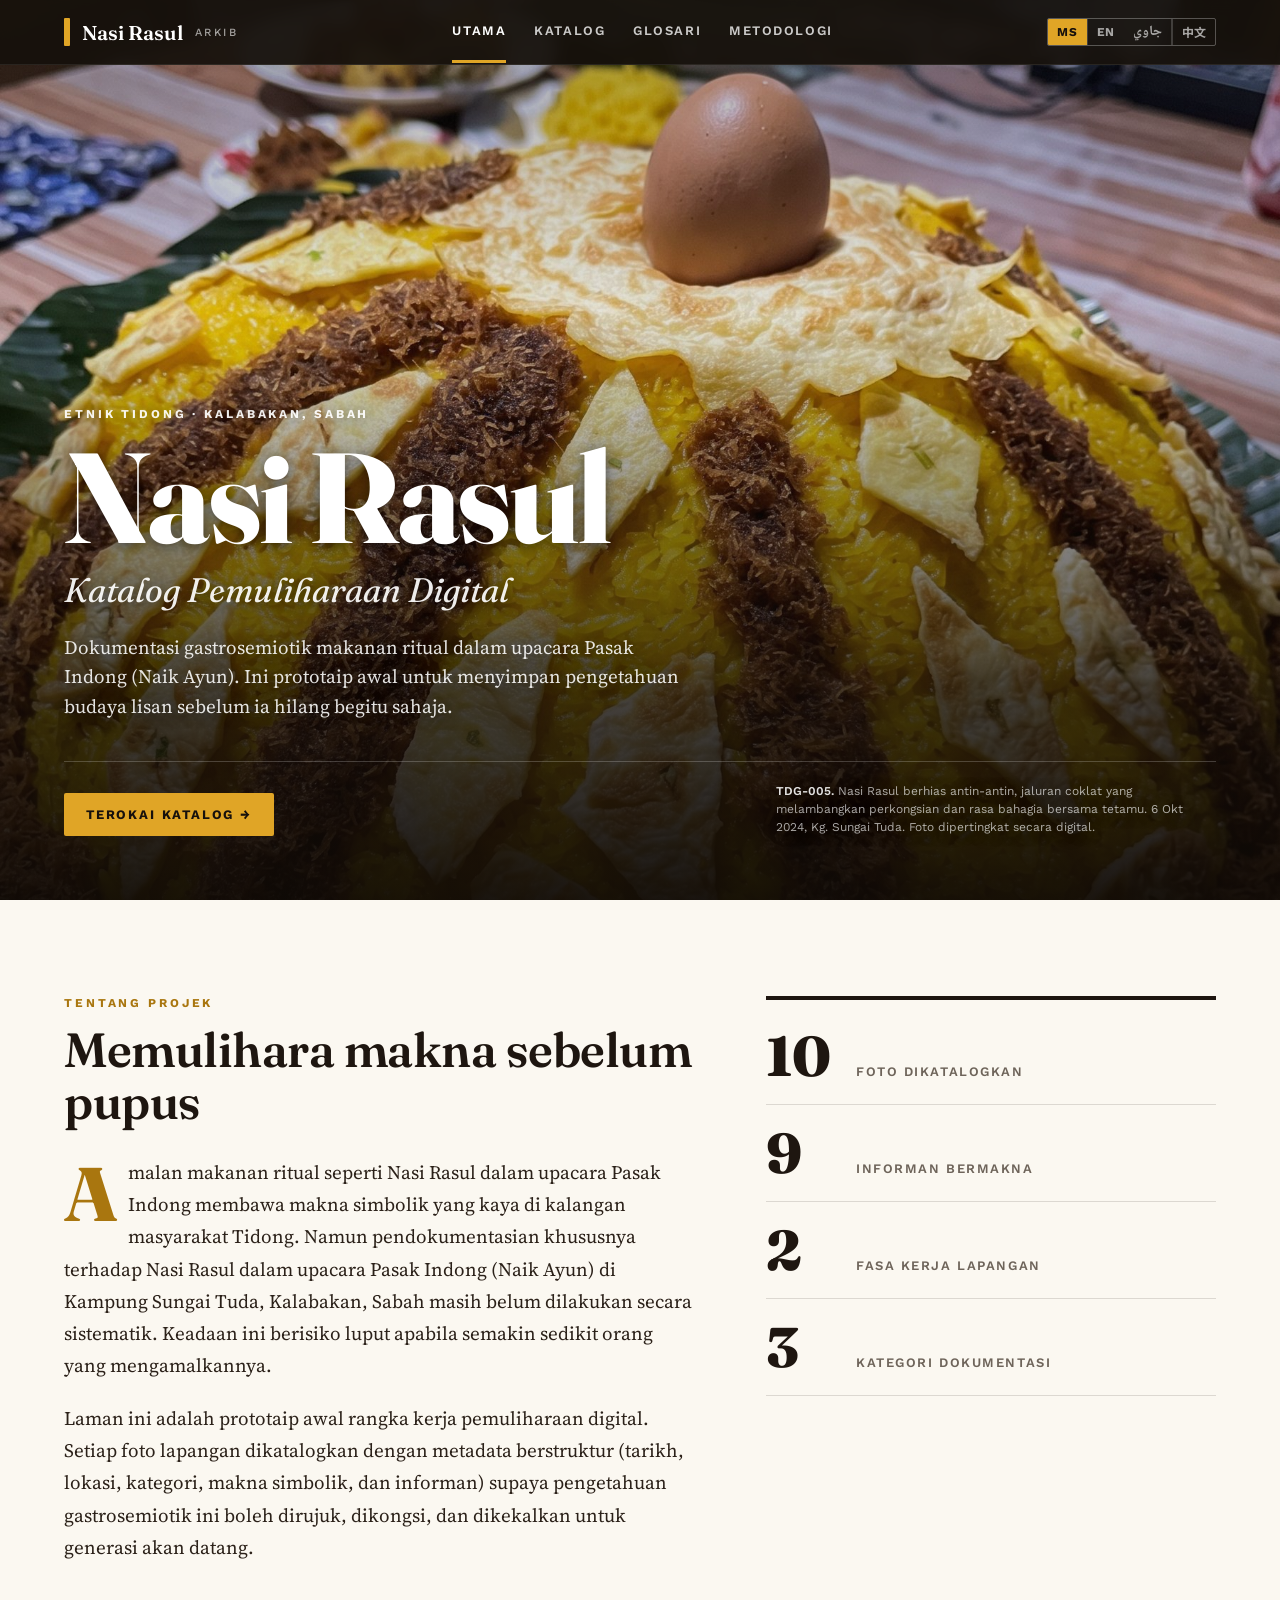
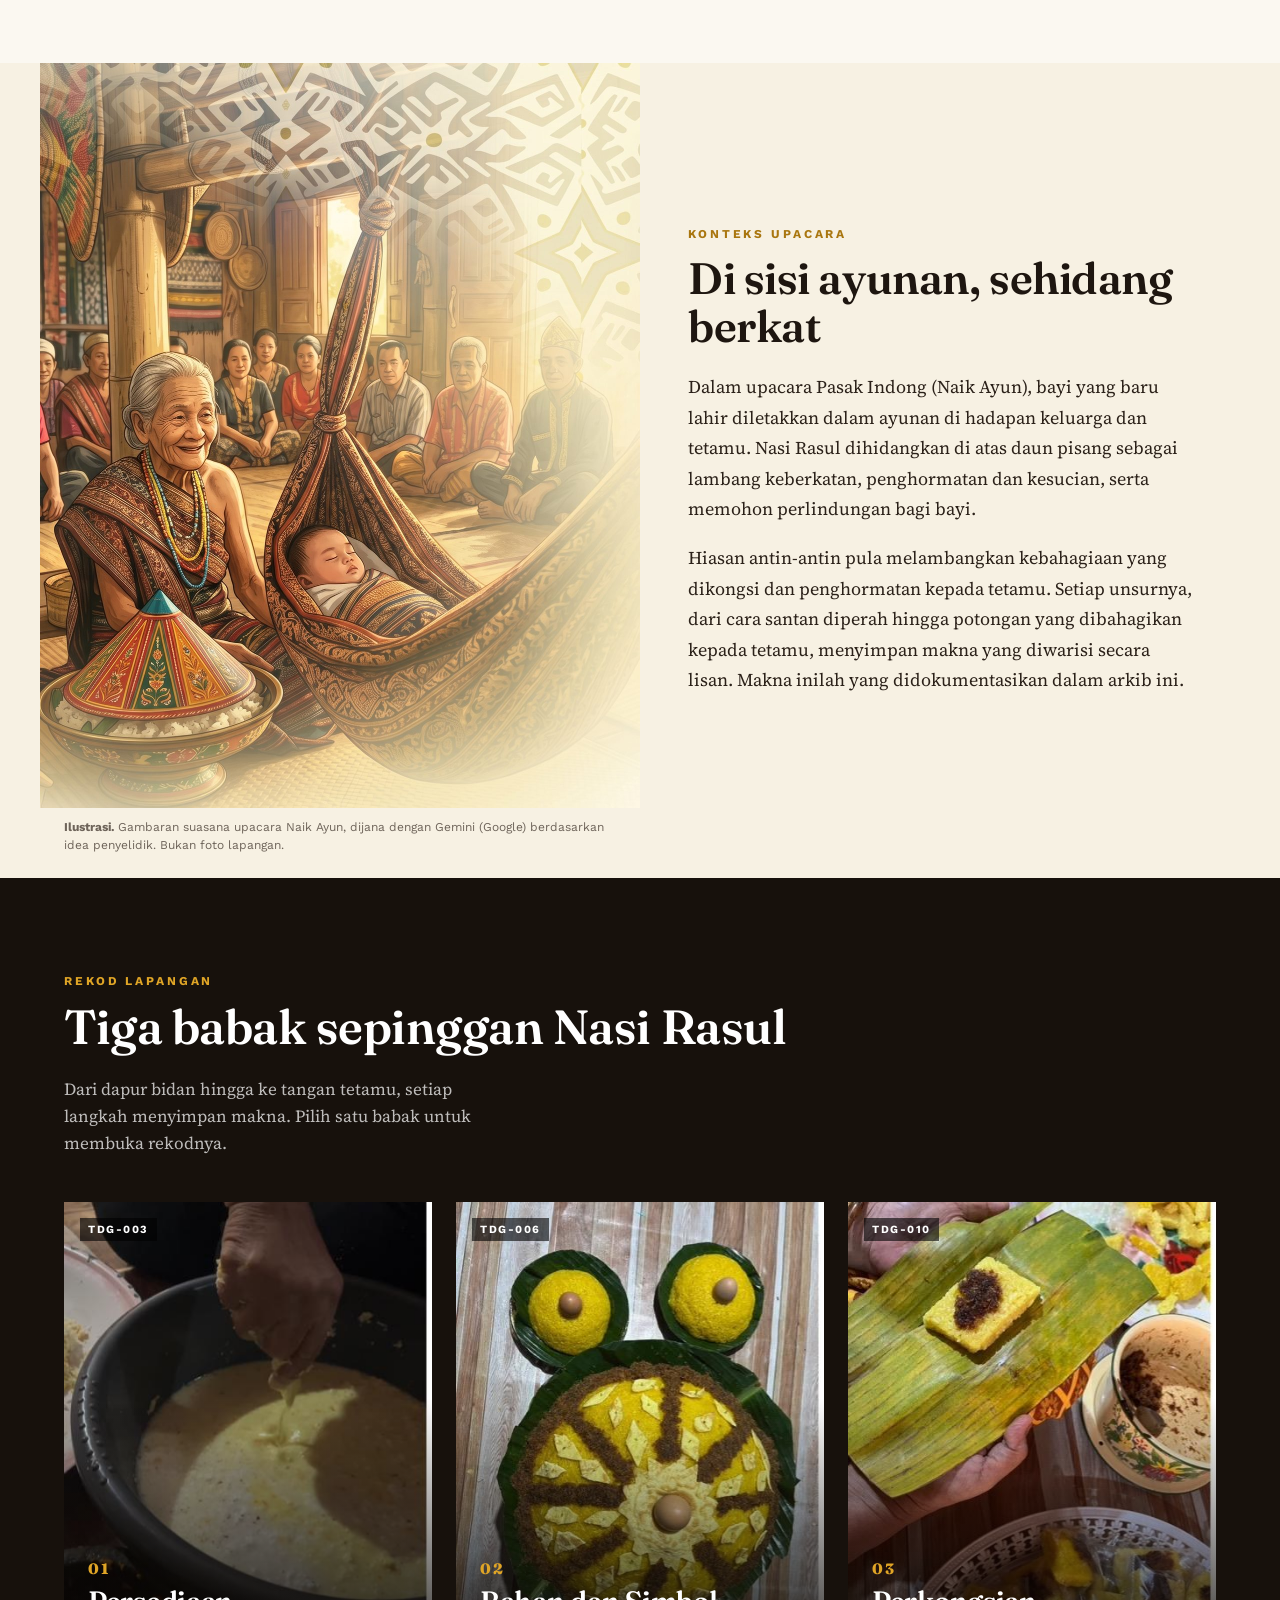
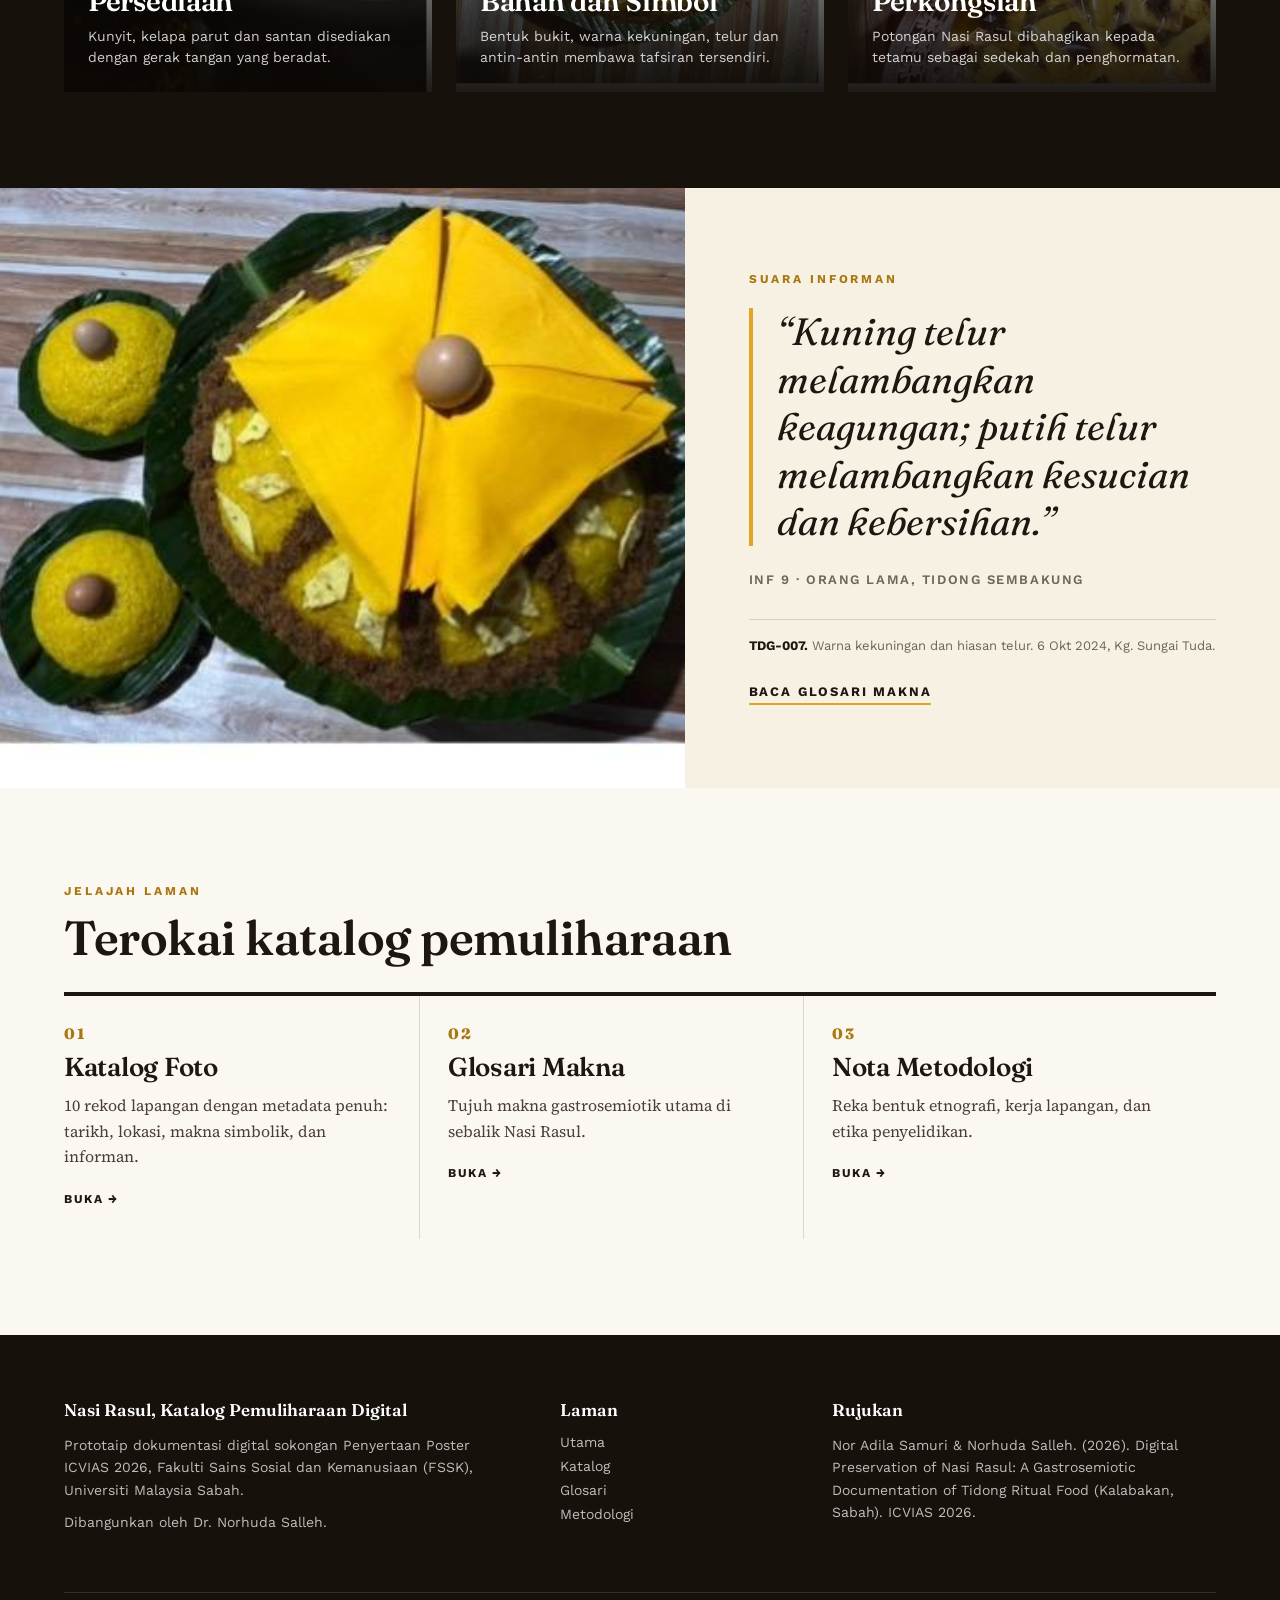
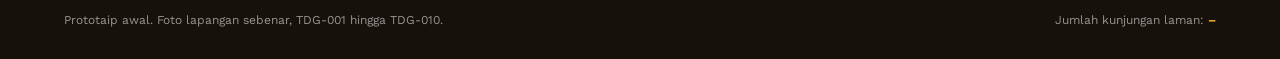
==== commit 86181b4b: "Versi Jawi dan Cina" ====
--- a/index.html
+++ b/index.html
@@ -8,18 +8,18 @@
 <meta property="og:title" content="Nasi Rasul, Katalog Pemuliharaan Digital">
 <meta property="og:description" content="Dokumentasi gastrosemiotik Nasi Rasul dalam upacara Pasak Indong (Naik Ayun), etnik Tidong, Kalabakan, Sabah.">
 <meta property="og:image" content="https://norhudasalleh-hub.github.io/nasi-rasul-archive/images/hero-tdg-005.jpg">
-<link rel="preconnect" href="https://fonts.googleapis.com"><link rel="preconnect" href="https://fonts.gstatic.com" crossorigin><link href="https://fonts.googleapis.com/css2?family=Fraunces:ital,opsz,wght@0,9..144,400;0,9..144,600;0,9..144,800;1,9..144,400&family=Source+Serif+4:ital,opsz,wght@0,8..60,400;0,8..60,500;1,8..60,400&family=Work+Sans:wght@400;500;600;700&display=swap" rel="stylesheet">
+<link rel="preconnect" href="https://fonts.googleapis.com"><link rel="preconnect" href="https://fonts.gstatic.com" crossorigin><link href="https://fonts.googleapis.com/css2?family=Fraunces:ital,opsz,wght@0,9..144,400;0,9..144,600;0,9..144,800;1,9..144,400&family=Source+Serif+4:ital,opsz,wght@0,8..60,400;0,8..60,500;1,8..60,400&family=Work+Sans:wght@400;500;600;700&family=Noto+Naskh+Arabic:wght@400;600;700&family=Noto+Serif+SC:wght@500;700&family=Noto+Sans+SC:wght@400;500;700&display=swap" rel="stylesheet">
 <link rel="stylesheet" href="styles.css">
 </head>
 <body>
 <nav class="nav"><div class="wrap">
-  <a class="brand" href="index.html"><span class="tanda"></span>Nasi Rasul <small data-i18n="brandSmall">Arkib</small></a>
+  <a class="brand" href="index.html"><span class="tanda"></span><span data-i18n="brandName">Nasi Rasul</span> <small data-i18n="brandSmall">Arkib</small></a>
   <div class="menu"><a href="index.html" data-i18n="navHome" class="aktif">Utama</a><a href="katalog.html" data-i18n="navKatalog">Katalog</a><a href="glosari.html" data-i18n="navGlosari">Glosari</a><a href="metodologi.html" data-i18n="navMetod">Metodologi</a></div>
-  <div class="nav-kanan"><button class="lang" type="button" aria-label="Tukar bahasa / Switch language"><span data-l="ms" class="on">MS</span> / <span data-l="en">EN</span></button><button class="burger" type="button" data-i18n="menu">Menu</button></div>
-</div></nav>
+  <div class="nav-kanan"><div class="langs" role="group" aria-label="Bahasa / Language"><button type="button" data-l="ms" class="on" lang="ms">MS</button><button type="button" data-l="en" lang="en">EN</button><button type="button" data-l="jw" lang="ms-Arab" dir="rtl">جاوي</button><button type="button" data-l="zh" lang="zh-Hans">中文</button></div><button class="burger" type="button" data-i18n="menu">Menu</button></div>
+</div><div class="draf" id="draftNote" hidden></div></nav>
 <header class="hero"><div class="wrap">
   <div class="kicker" data-i18n="heroKicker">Etnik Tidong · Kalabakan, Sabah</div>
-  <h1>Nasi Rasul</h1>
+  <h1 data-i18n="heroTitle">Nasi Rasul</h1>
   <p class="sub" data-i18n="heroSub">Katalog Pemuliharaan Digital</p>
   <p class="dek" data-i18n="heroDek">Dokumentasi gastrosemiotik makanan ritual dalam upacara Pasak Indong (Naik Ayun). Ini prototaip awal untuk menyimpan pengetahuan budaya lisan sebelum ia hilang begitu sahaja.</p>
   <div class="bawah">
@@ -89,7 +89,7 @@
   <div class="grid">
     <div><h4 data-i18n="footHeading">Nasi Rasul, Katalog Pemuliharaan Digital</h4><p data-i18n="footP1">Prototaip dokumentasi digital sokongan Penyertaan Poster ICVIAS 2026, Fakulti Sains Sosial dan Kemanusiaan (FSSK), Universiti Malaysia Sabah.</p><p data-i18n="footDev">Dibangunkan oleh Dr. Norhuda Salleh.</p></div>
     <nav><h4 data-i18n="footLaman">Laman</h4><a href="index.html" data-i18n="navHome">Utama</a><a href="katalog.html" data-i18n="navKatalog">Katalog</a><a href="glosari.html" data-i18n="navGlosari">Glosari</a><a href="metodologi.html" data-i18n="navMetod">Metodologi</a></nav>
-    <div><h4 data-i18n="footRujukan">Rujukan</h4><p>Nor Adila Samuri &amp; Norhuda Salleh. (2026). Digital Preservation of Nasi Rasul: A Gastrosemiotic Documentation of Tidong Ritual Food (Kalabakan, Sabah). ICVIAS 2026.</p></div>
+    <div><h4 data-i18n="footRujukan">Rujukan</h4><p dir="ltr">Nor Adila Samuri &amp; Norhuda Salleh. (2026). Digital Preservation of Nasi Rasul: A Gastrosemiotic Documentation of Tidong Ritual Food (Kalabakan, Sabah). ICVIAS 2026.</p></div>
   </div>
   <div class="dasar"><span data-i18n="footNota">Prototaip awal. Foto lapangan sebenar, TDG-001 hingga TDG-010.</span><span><span data-i18n="visitLabel">Jumlah kunjungan laman</span>: <b id="visitCount">&ndash;</b></span></div>
 </div></footer>
--- a/styles.css
+++ b/styles.css
@@ -190,3 +190,51 @@
 }
 .hero .kicker{color:#fff;opacity:.92}
 .kad-rekod .buka{align-self:flex-start}
+
+/* ---------- pemilih bahasa dan notis draf ---------- */
+.langs{display:flex;border:1px solid rgba(255,255,255,.28);border-radius:2px;overflow:hidden}
+.langs button{font:700 12px var(--sans);letter-spacing:.06em;padding:7px 9px;background:none;border:0;color:rgba(255,255,255,.62);cursor:pointer;line-height:1}
+.langs button+button{border-inline-start:1px solid rgba(255,255,255,.18)}
+.langs button[data-l="jw"]{font-family:'Noto Naskh Arabic',serif;font-size:14px;letter-spacing:0;padding-top:5px;padding-bottom:6px}
+.langs button[data-l="zh"]{font-family:'Noto Sans SC',sans-serif;letter-spacing:0}
+.langs button.on{color:var(--malam);background:var(--kunyit)}
+.langs button:not(.on):hover{color:#fff}
+.draf{background:var(--kunyit);color:var(--malam);text-align:center;font:600 13px var(--sans);padding:7px 16px}
+.kod{direction:ltr;unicode-bidi:isolate}
+
+/* ---------- Jawi (kanan ke kiri) ---------- */
+html[dir="rtl"] body{font-family:'Noto Naskh Arabic',serif}
+html[dir="rtl"] h1,html[dir="rtl"] h2,html[dir="rtl"] h3,html[dir="rtl"] h4,html[dir="rtl"] .brand,html[dir="rtl"] .hero .sub{font-family:'Noto Naskh Arabic',serif;font-style:normal;letter-spacing:0}
+html[dir="rtl"] p,html[dir="rtl"] li,html[dir="rtl"] .nilai,html[dir="rtl"] .tambahan,html[dir="rtl"] blockquote,html[dir="rtl"] figcaption,html[dir="rtl"] .kredit{font-family:'Noto Naskh Arabic',serif;font-style:normal;line-height:1.95}
+html[dir="rtl"] .kicker,html[dir="rtl"] .menu,html[dir="rtl"] .menu a,html[dir="rtl"] .cta,html[dir="rtl"] .stat .l,html[dir="rtl"] .lbl,html[dir="rtl"] .buka,html[dir="rtl"] .item span,html[dir="rtl"] .pautan,html[dir="rtl"] .entri a,html[dir="rtl"] .penapis button,html[dir="rtl"] .kat,html[dir="rtl"] .kodrekod,html[dir="rtl"] cite,html[dir="rtl"] .breadcrumb,html[dir="rtl"] .brand small,html[dir="rtl"] .draf,html[dir="rtl"] .burger,html[dir="rtl"] .dasar{font-family:'Noto Naskh Arabic',serif;letter-spacing:0;text-transform:none}
+html[dir="rtl"] .kicker{font-size:15px}
+html[dir="rtl"] .menu{font-size:16px}
+html[dir="rtl"] .hero h1{font-weight:700;line-height:1.25;font-size:clamp(52px,9vw,112px)}
+html[dir="rtl"] .page-hero h1{line-height:1.35}
+html[dir="rtl"] .lede .teks p:first-of-type::first-letter{float:none;font-size:inherit;padding:0;color:inherit;font-weight:inherit;font-family:inherit}
+html[dir="rtl"] .feat blockquote{border-left:0;padding-left:0;border-right:4px solid var(--kunyit);padding-right:24px}
+html[dir="rtl"] .baris .tambahan{border-left:0;padding-left:0;border-right:3px solid var(--kunyit);padding-right:14px}
+html[dir="rtl"] .petik-kotak{border-left:0;border-right:4px solid var(--kunyit)}
+html[dir="rtl"] .item{padding:28px 0 32px 28px;border-right:0;border-left:1px solid var(--garis);margin-right:0;margin-left:28px}
+html[dir="rtl"] .item:last-child{border-left:0;margin-left:0}
+html[dir="rtl"] .entri{padding:32px 0 32px 28px}
+html[dir="rtl"] .kod{left:auto;right:16px}
+html[dir="rtl"] .kad-rekod .kat{left:auto;right:12px}
+html[dir="rtl"] .kad-rekod{text-align:right}
+html[dir="rtl"] .tutup{right:auto;left:12px}
+html[dir="rtl"] .page-hero.berfoto::before{background:linear-gradient(270deg,rgba(15,10,6,.94) 0%,rgba(15,10,6,.8) 50%,rgba(15,10,6,.55) 100%)}
+
+/* ---------- Cina ringkas ---------- */
+html[lang="zh-Hans"] body,html[lang="zh-Hans"] p,html[lang="zh-Hans"] li,html[lang="zh-Hans"] .nilai,html[lang="zh-Hans"] figcaption,html[lang="zh-Hans"] .kredit{font-family:'Noto Sans SC','PingFang SC','Microsoft YaHei',sans-serif}
+html[lang="zh-Hans"] h2,html[lang="zh-Hans"] h3,html[lang="zh-Hans"] h4,html[lang="zh-Hans"] .hero .sub,html[lang="zh-Hans"] blockquote,html[lang="zh-Hans"] .tambahan{font-family:'Fraunces','Noto Serif SC','Songti SC',serif;font-style:normal}
+html[lang="zh-Hans"] .kicker,html[lang="zh-Hans"] .menu,html[lang="zh-Hans"] .stat .l,html[lang="zh-Hans"] .lbl,html[lang="zh-Hans"] .penapis button{letter-spacing:.08em}
+html[lang="zh-Hans"] .lede .teks p:first-of-type::first-letter{float:none;font-size:inherit;padding:0;color:inherit;font-weight:inherit;font-family:inherit}
+
+@media (max-width:860px){
+  .brand small{display:none}
+  .langs button{padding:7px 6px;font-size:11px}
+  .langs button[data-l="jw"]{font-size:13px}
+  html[dir="rtl"] .item{border-left:0;margin-left:0;padding-left:0}
+  html[dir="rtl"] .entri{padding-left:0}
+}
+html[dir="rtl"] p[dir="ltr"]{text-align:right;font-family:var(--sans);line-height:1.6}
